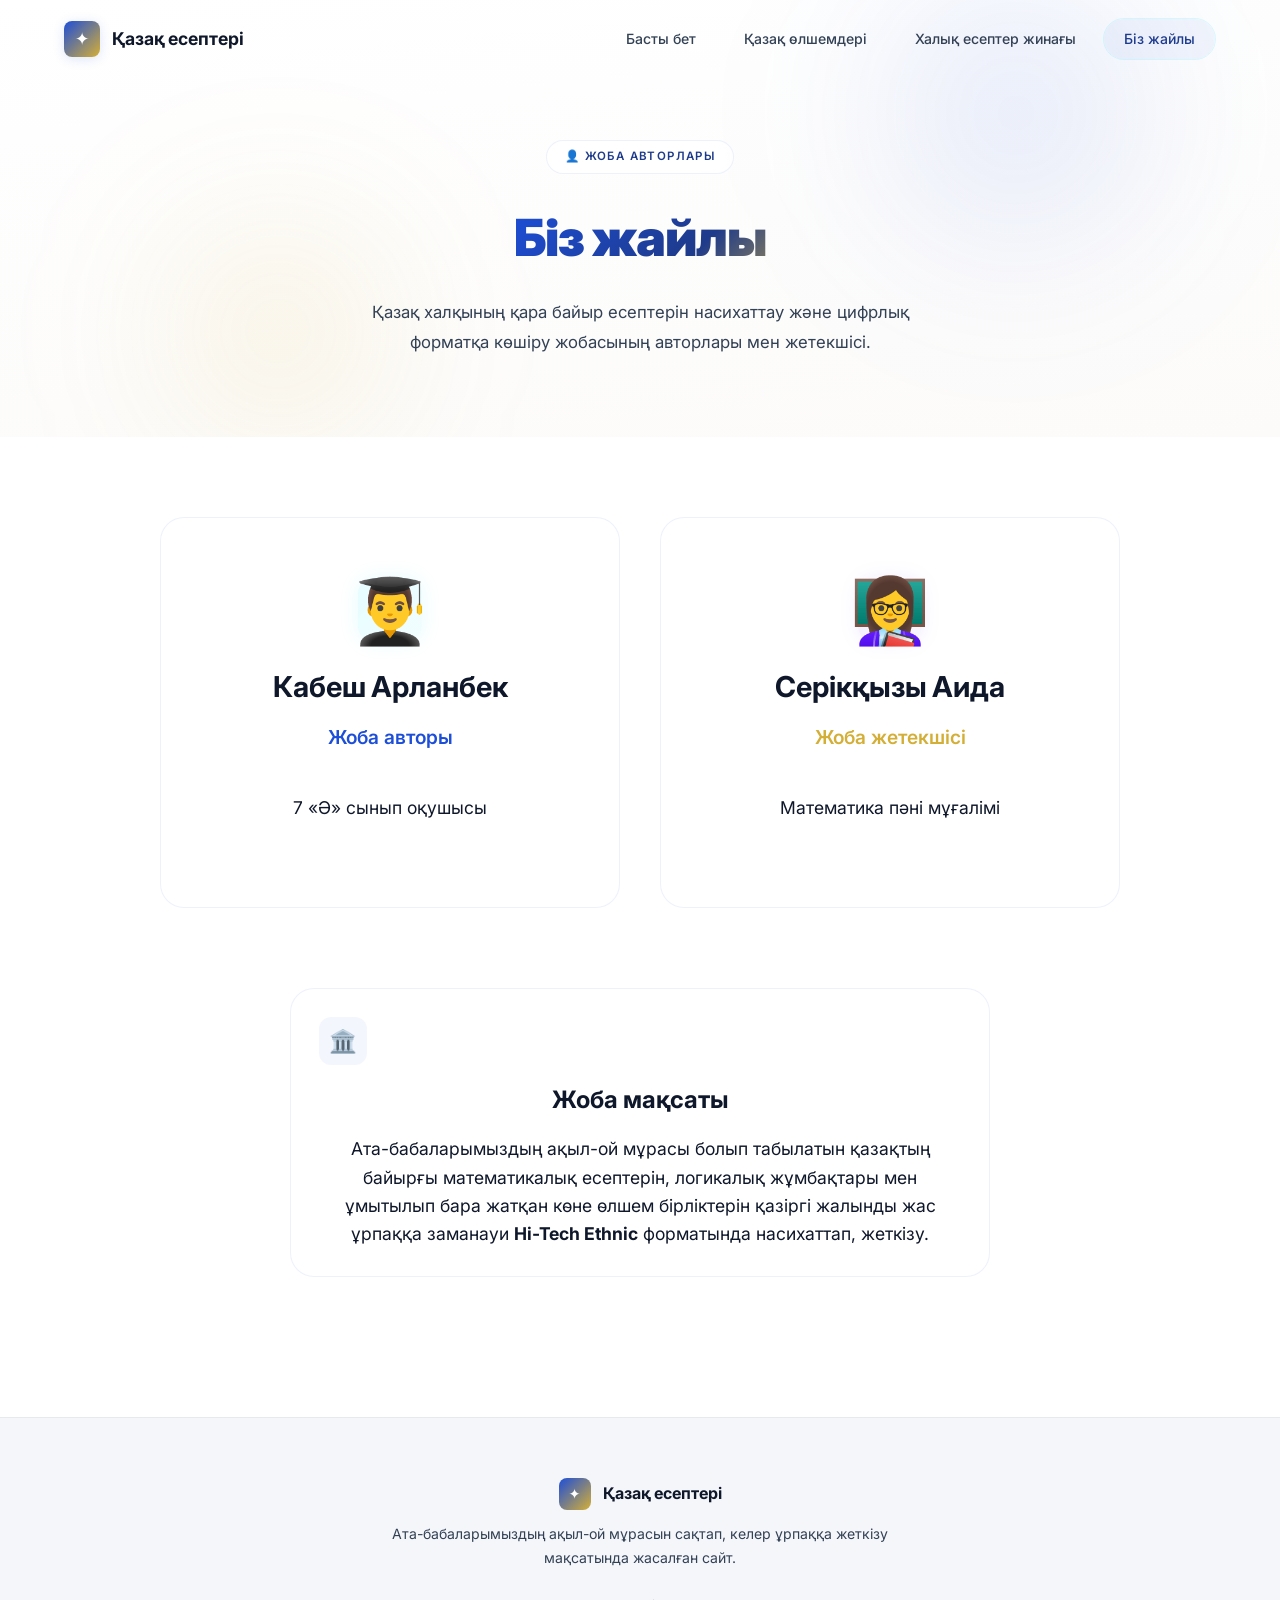
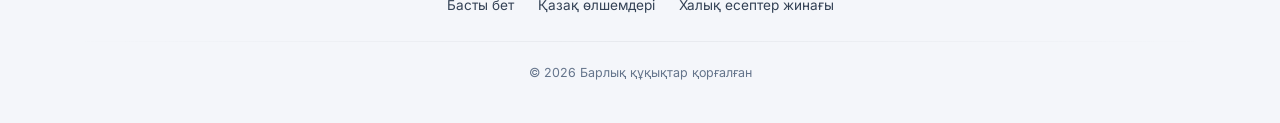
==== biz-zhaily.html @ f3a6f47e "Add files via upload" ====
﻿<!DOCTYPE html>
<html lang="kk">

<head>
    <meta charset="UTF-8">
    <meta name="viewport" content="width=device-width, initial-scale=1.0">
    <title>Біз жайлы — Қазақ есептері</title>
    <meta name="description" content="Бізбен хабарласыңыз — ұсыныстар, сұрақтар мен ынтымақтастық">
    <link rel="stylesheet" href="style.css">
</head>

<body>
    <div class="ornament-pattern-bg"></div>
    <div class="particles-bg" id="particles"></div>

    <!-- Navbar -->
    <nav class="navbar" id="navbar">
        <div class="nav-container">
            <a href="index.html" class="nav-logo">
                <span class="nav-logo-icon">✦</span>
                <span>Қазақ есептері</span>
            </a>
            <div class="nav-links">
                <a href="index.html" class="nav-link">Басты бет</a>
                <a href="olshemder.html" class="nav-link">Қазақ өлшемдері</a>
                <a href="esepter.html" class="nav-link">Халық есептер жинағы</a>
                <a href="biz-zhaily.html" class="nav-link active">Біз жайлы</a>
            </div>
            <button class="nav-burger" id="navBurger" aria-label="Мәзір">
                <span></span><span></span><span></span>
            </button>
        </div>
    </nav>

    <div class="mobile-menu" id="mobileMenu">
        <a href="index.html" class="mobile-link">Басты бет</a>
        <a href="olshemder.html" class="mobile-link">Қазақ өлшемдері</a>
        <a href="esepter.html" class="mobile-link">Халық есептер жинағы</a>
        <a href="biz-zhaily.html" class="mobile-link active">Біз жайлы</a>
    </div>

    <!-- Page Header -->
    <header class="page-header">
        <div class="page-header-orb page-header-orb-1"></div>
        <div class="page-header-orb page-header-orb-2"></div>
        <div class="page-header-content">
            <div class="page-badge">👤 Жоба авторлары</div>
            <h1 class="page-title">
                <span class="page-title-accent">Біз жайлы</span>
            </h1>
            <p class="page-subtitle">
                Қазақ халқының қара байыр есептерін насихаттау және цифрлық форматқа көшіру жобасының авторлары мен
                жетекшісі.
            </p>
        </div>
    </header>

    <!-- About Section -->
    <section class="contact-section">
        <div class="container">
            <div class="contact-grid"
                style="grid-template-columns: repeat(auto-fit, minmax(300px, 1fr)); gap: 40px; margin-top: 20px;">
                <!-- Student -->
                <div class="nav-card reveal"
                    style="text-align: center; align-items: center; justify-content: center; padding: 60px 40px;">
                    <div class="nav-card-icon" style="font-size: 4rem; margin-bottom: 20px;">👨‍🎓</div>
                    <h3 class="nav-card-title" style="font-size: 1.8rem; margin-bottom: 10px;">Кабеш Арланбек</h3>
                    <p class="nav-card-desc" style="font-size: 1.2rem; color: var(--accent-cyan); font-weight: 600;">
                        Жоба авторы</p>
                    <p class="nav-card-desc" style="font-size: 1.1rem; margin-top: 15px; color: var(--text-primary);">7
                        «Ә» сынып оқушысы</p>
                </div>

                <!-- Teacher -->
                <div class="nav-card reveal"
                    style="text-align: center; align-items: center; justify-content: center; padding: 60px 40px;">
                    <div class="nav-card-icon" style="font-size: 4rem; margin-bottom: 20px;">👩‍🏫</div>
                    <h3 class="nav-card-title" style="font-size: 1.8rem; margin-bottom: 10px;">Серікқызы Аида</h3>
                    <p class="nav-card-desc" style="font-size: 1.2rem; color: var(--accent-gold); font-weight: 600;">
                        Жоба жетекшісі</p>
                    <p class="nav-card-desc" style="font-size: 1.1rem; margin-top: 15px; color: var(--text-primary);">
                        Математика пәні мұғалімі</p>
                </div>
            </div>

            <!-- Project Purpose -->
            <div class="info-block reveal" style="max-width: 700px; margin: 80px auto 40px; text-align: center;">
                <div class="info-block-icon">🏛️</div>
                <h3 class="info-block-title" style="font-size: 1.5rem; margin-bottom: 16px;">Жоба мақсаты</h3>
                <p class="info-block-text" style="font-size: 1.1rem; line-height: 1.6; color: var(--text-primary);">
                    Ата-бабаларымыздың ақыл-ой мұрасы болып табылатын қазақтың байырғы математикалық есептерін,
                    логикалық жұмбақтары мен ұмытылып бара жатқан көне өлшем бірліктерін қазіргі жалынды жас ұрпаққа
                    заманауи <strong>Hi-Tech Ethnic</strong> форматында насихаттап, жеткізу.
                </p>
            </div>
        </div>
    </section>

    <!-- Footer -->
    <footer class="footer">
        <div class="container">
            <div class="footer-inner">
                <div class="footer-brand">
                    <span class="footer-brand-icon">✦</span>
                    <span class="footer-brand-name">Қазақ есептері</span>
                </div>
                <p class="footer-desc">Ата-бабаларымыздың ақыл-ой мұрасын сақтап, келер ұрпаққа жеткізу мақсатында
                    жасалған сайт.</p>
                <div class="footer-links">
                    <a href="index.html" class="footer-link">Басты бет</a>
                    <a href="olshemder.html" class="footer-link">Қазақ өлшемдері</a>
                    <a href="esepter.html" class="footer-link">Халық есептер жинағы</a>
                </div>
                <div class="footer-line"></div>
                <p class="footer-copy">© 2026 Барлық құқықтар қорғалған</p>
            </div>
        </div>
    </footer>

    <script src="app.js"></script>
    <script>
        document.addEventListener('DOMContentLoaded', () => {
            initContactForm();
        });
    </script>
</body>

</html>
---- style.css ----
﻿/* =====================================================================
   Қазақ есептері — HI-TECH KAZAKH ETHNIC STYLE
   Light Theme · Neon Cyan · Glowing Gold · Glassmorphism
   ===================================================================== */

/* ---------- Google Fonts ---------- */
@import url('https://fonts.googleapis.com/css2?family=Outfit:wght@300;400;500;600;700;800;900&family=Inter:wght@300;400;500;600;700&display=swap');

/* ---------- Design Tokens ---------- */
:root {
    /* Base Colors */
    --bg-primary: #ffffff;
    /* Pristine white */
    --bg-secondary: #f4f6fa;
    /* Light slate/pearl */
    --bg-cream: #fcfbfa;
    /* Warm cream */
    --bg-pearl: #f4f2ee;
    --surface-white: #ffffff;

    /* Glass */
    --glass-bg: rgba(255, 255, 255, 0.75);
    --glass-bg-hover: rgba(255, 255, 255, 0.95);
    --glass-border: rgba(29, 78, 216, 0.08);
    --glass-border-hover: rgba(212, 175, 55, 0.2);
    --glass-blur: 20px;

    /* Neon Accents -> Royal Blue Accents */
    --accent-cyan: #1d4ed8;
    --accent-cyan-dim: #1e3a8a;
    --accent-cyan-glow: rgba(29, 78, 216, 0.15);
    --accent-cyan-soft: rgba(29, 78, 216, 0.05);

    /* Gold Accents */
    --accent-gold: #d4af37;
    --accent-gold-dim: #b8860b;
    --accent-gold-glow: rgba(212, 175, 55, 0.2);
    --accent-gold-soft: rgba(212, 175, 55, 0.06);

    /* Holographic gradient -> Blue & Gold gradients */
    --holo-gradient: linear-gradient(135deg, #1d4ed8, #d4af37, #1e3a8a, #d4af37);
    --holo-gradient-text: linear-gradient(135deg, #1d4ed8 0%, #1e3a8a 40%, #d4af37 70%, #1d4ed8 100%);

    /* Text */
    --text-primary: #0f172a;
    --text-secondary: #334155;
    --text-muted: #64748b;

    /* Borders */
    --border-light: rgba(15, 23, 42, 0.06);
    --border-glass: rgba(255, 255, 255, 0.6);

    /* Shadows */
    --shadow-sm: 0 2px 8px rgba(15, 23, 42, 0.03);
    --shadow-md: 0 8px 32px rgba(15, 23, 42, 0.05);
    --shadow-lg: 0 16px 48px rgba(15, 23, 42, 0.08);
    --shadow-cyan: 0 0 30px rgba(29, 78, 216, 0.12);
    --shadow-gold: 0 0 30px rgba(212, 175, 55, 0.12);

    /* Typography */
    --font-primary: 'Outfit', 'Inter', system-ui, sans-serif;
    --font-body: 'Inter', 'Outfit', system-ui, sans-serif;

    /* Spacing & Radius */
    --radius-xs: 8px;
    --radius-sm: 12px;
    --radius-md: 16px;
    --radius-lg: 24px;
    --radius-xl: 32px;
    --radius-full: 999px;

    /* Transitions */
    --ease: cubic-bezier(0.4, 0, 0.2, 1);
    --ease-bounce: cubic-bezier(0.34, 1.56, 0.64, 1);
    --ease-out: cubic-bezier(0, 0, 0.2, 1);
}

/* ---------- Reset ---------- */
*,
*::before,
*::after {
    margin: 0;
    padding: 0;
    box-sizing: border-box;
}

html {
    scroll-behavior: smooth;
    scroll-padding-top: 100px;
}

body {
    font-family: var(--font-body);
    background: var(--bg-primary);
    color: var(--text-primary);
    line-height: 1.7;
    overflow-x: hidden;
    -webkit-font-smoothing: antialiased;
    -moz-osx-font-smoothing: grayscale;
}

a {
    text-decoration: none;
    color: inherit;
}

button {
    font-family: var(--font-primary);
    cursor: pointer;
    border: none;
    background: none;
}

img {
    max-width: 100%;
    height: auto;
}

.container {
    max-width: 1200px;
    margin: 0 auto;
    padding: 0 24px;
}

/* =====================================================================
   FLOATING PARTICLES BACKGROUND
   ===================================================================== */
.particles-bg {
    position: fixed;
    inset: 0;
    pointer-events: none;
    z-index: 0;
    overflow: hidden;
}

.particle {
    position: absolute;
    border-radius: 50%;
    opacity: 0;
    animation: particleFloat linear infinite;
}

@keyframes particleFloat {
    0% {
        opacity: 0;
        transform: translateY(100vh) rotate(0deg);
    }

    10% {
        opacity: 1;
    }

    90% {
        opacity: 1;
    }

    100% {
        opacity: 0;
        transform: translateY(-10vh) rotate(360deg);
    }
}

/* Ornament BG pattern */
.ornament-pattern-bg {
    position: fixed;
    inset: 0;
    pointer-events: none;
    z-index: 0;
    opacity: 0.018;
    background-image: url('images/ornament-bg.png');
    background-size: 350px 350px;
    background-repeat: repeat;
}

/* =====================================================================
   NAVBAR
   ===================================================================== */
.navbar {
    position: fixed;
    top: 0;
    left: 0;
    right: 0;
    z-index: 1000;
    padding: 18px 0;
    transition: all 0.4s var(--ease);
}

.navbar.scrolled {
    padding: 10px 0;
    background: rgba(248, 249, 252, 0.85);
    backdrop-filter: blur(20px) saturate(1.6);
    -webkit-backdrop-filter: blur(20px) saturate(1.6);
    border-bottom: 1px solid var(--border-light);
    box-shadow: 0 1px 24px rgba(0, 0, 0, 0.04);
}

.nav-container {
    max-width: 1200px;
    margin: 0 auto;
    padding: 0 24px;
    display: flex;
    align-items: center;
    justify-content: space-between;
}

.nav-logo {
    display: flex;
    align-items: center;
    gap: 12px;
    font-family: var(--font-primary);
    font-weight: 700;
    font-size: 1.1rem;
    color: var(--text-primary);
    transition: all 0.3s var(--ease);
}

.nav-logo:hover {
    opacity: 0.8;
}

.nav-logo-icon {
    width: 36px;
    height: 36px;
    background: linear-gradient(135deg, var(--accent-cyan), var(--accent-gold));
    border-radius: var(--radius-xs);
    display: flex;
    align-items: center;
    justify-content: center;
    font-size: 1.1rem;
    color: white;
    box-shadow: 0 2px 12px var(--accent-cyan-glow);
}

.nav-links {
    display: flex;
    gap: 6px;
}

.nav-link {
    padding: 8px 20px;
    border-radius: var(--radius-full);
    font-size: 0.88rem;
    font-weight: 500;
    color: var(--text-secondary);
    transition: all 0.3s var(--ease);
    border: 1px solid transparent;
    position: relative;
    overflow: hidden;
}

.nav-link::before {
    content: '';
    position: absolute;
    inset: 0;
    border-radius: inherit;
    opacity: 0;
    background: var(--accent-cyan-soft);
    transition: opacity 0.3s;
}

.nav-link:hover::before,
.nav-link.active::before {
    opacity: 1;
}

.nav-link:hover,
.nav-link.active {
    color: var(--accent-cyan-dim);
    border-color: rgba(0, 229, 255, 0.15);
}

.nav-burger {
    display: none;
    flex-direction: column;
    gap: 5px;
    padding: 8px;
}

.nav-burger span {
    display: block;
    width: 24px;
    height: 2px;
    background: var(--text-primary);
    border-radius: 2px;
    transition: all 0.3s var(--ease);
}

.nav-burger.active span:nth-child(1) {
    transform: rotate(45deg) translate(5px, 5px);
}

.nav-burger.active span:nth-child(2) {
    opacity: 0;
}

.nav-burger.active span:nth-child(3) {
    transform: rotate(-45deg) translate(5px, -5px);
}

.mobile-menu {
    display: none;
    position: fixed;
    top: 0;
    left: 0;
    right: 0;
    bottom: 0;
    background: rgba(248, 249, 252, 0.98);
    backdrop-filter: blur(30px);
    -webkit-backdrop-filter: blur(30px);
    z-index: 999;
    flex-direction: column;
    align-items: center;
    justify-content: center;
    gap: 12px;
}

.mobile-menu.open {
    display: flex;
}

.mobile-link {
    padding: 16px 40px;
    border-radius: var(--radius-sm);
    font-size: 1.2rem;
    font-weight: 600;
    font-family: var(--font-primary);
    color: var(--text-secondary);
    transition: all 0.3s;
}

.mobile-link:hover,
.mobile-link.active {
    color: var(--accent-cyan-dim);
    background: var(--accent-cyan-soft);
}

@media (max-width: 768px) {
    .nav-links {
        display: none;
    }

    .nav-burger {
        display: flex;
    }
}

/* =====================================================================
   HERO SECTION (HOME)
   ===================================================================== */
.hero {
    position: relative;
    min-height: 100vh;
    display: flex;
    align-items: center;
    justify-content: center;
    text-align: center;
    overflow: hidden;
    padding: 120px 24px 100px;
    background: linear-gradient(175deg, var(--bg-primary) 0%, var(--bg-cream) 50%, var(--bg-secondary) 100%);
}

/* Ambient glow orbs */
.hero-orb {
    position: absolute;
    border-radius: 50%;
    filter: blur(80px);
    pointer-events: none;
    animation: orbFloat 16s ease-in-out infinite alternate;
}

.hero-orb-1 {
    width: 500px;
    height: 500px;
    top: -10%;
    right: 10%;
    background: radial-gradient(circle, var(--accent-cyan-glow), transparent 70%);
}

.hero-orb-2 {
    width: 400px;
    height: 400px;
    bottom: 0;
    left: -5%;
    background: radial-gradient(circle, var(--accent-gold-glow), transparent 70%);
    animation-delay: -5s;
}

.hero-orb-3 {
    width: 300px;
    height: 300px;
    top: 50%;
    right: -5%;
    background: radial-gradient(circle, var(--accent-cyan-soft), transparent 70%);
    animation-delay: -10s;
}

@keyframes orbFloat {
    0% {
        transform: translate(0, 0) scale(1);
        opacity: 0.5;
    }

    50% {
        transform: translate(30px, -30px) scale(1.2);
        opacity: 1;
    }

    100% {
        transform: translate(-15px, 15px) scale(1.1);
        opacity: 0.6;
    }
}

/* Floating ornament container */
.hero-ornament-wrapper {
    position: absolute;
    inset: 0;
    pointer-events: none;
    z-index: 1;
}

.floating-ornament {
    position: absolute;
    opacity: 0.85;
    transition: transform 0.3s var(--ease);
}

.floating-ornament img,
.floating-ornament svg {
    width: 100%;
    height: 100%;
    object-fit: contain;
}

.floating-ornament-1 {
    top: 10%;
    left: 5%;
    width: 180px;
    height: 180px;
    animation: floatSlow 20s ease-in-out infinite;
}

.floating-ornament-2 {
    top: 15%;
    right: 8%;
    width: 140px;
    height: 140px;
    animation: floatSlow 25s ease-in-out infinite reverse;
}

.floating-ornament-3 {
    bottom: 15%;
    left: 12%;
    width: 120px;
    height: 120px;
    animation: floatSlow 18s ease-in-out infinite;
    animation-delay: -7s;
}

.floating-ornament-4 {
    bottom: 20%;
    right: 5%;
    width: 160px;
    height: 160px;
    animation: floatSlow 22s ease-in-out infinite reverse;
    animation-delay: -3s;
}

@keyframes floatSlow {

    0%,
    100% {
        transform: translateY(0) rotate(0deg);
    }

    25% {
        transform: translateY(-20px) rotate(3deg);
    }

    50% {
        transform: translateY(-10px) rotate(-2deg);
    }

    75% {
        transform: translateY(-25px) rotate(1deg);
    }
}

/* Hero center ornament (Interactive SVG) */
.hero-center-ornament {
    width: 220px;
    height: 220px;
    margin: 0 auto 40px;
    position: relative;
    z-index: 2;
    animation: centralFloat 8s ease-in-out infinite;
}

.hero-center-ornament img.shanyrak-photo {
    width: 100%;
    height: 100%;
    object-fit: contain;
    mix-blend-mode: multiply;
    clip-path: circle(49% at 50% 50%);
    -webkit-clip-path: circle(49% at 50% 50%);
    animation: rotateContinuous 40s linear infinite;
}

.hero-center-ornament::before {
    content: '';
    position: absolute;
    top: 50%;
    left: 50%;
    width: 100%;
    height: 100%;
    transform: translate(-50%, -50%);
    border-radius: 50%;
    background: radial-gradient(circle, var(--accent-cyan-glow) 0%, transparent 60%);
    filter: blur(15px);
    z-index: -1;
}

@keyframes rotateContinuous {
    from {
        transform: rotate(0deg);
    }

    to {
        transform: rotate(360deg);
    }
}

@keyframes centralFloat {

    0%,
    100% {
        transform: translateY(0);
    }

    50% {
        transform: translateY(-15px);
    }
}

.hero-content {
    position: relative;
    z-index: 3;
    max-width: 760px;
}

.hero-badge {
    display: inline-flex;
    align-items: center;
    gap: 8px;
    padding: 8px 22px;
    border-radius: var(--radius-full);
    font-size: 0.75rem;
    font-weight: 600;
    text-transform: uppercase;
    letter-spacing: 0.12em;
    color: var(--accent-cyan-dim);
    background: var(--glass-bg);
    border: 1px solid var(--glass-border);
    backdrop-filter: blur(12px);
    margin-bottom: 24px;
    animation: fadeInDown 0.8s var(--ease);
}

.badge-pulse {
    width: 8px;
    height: 8px;
    border-radius: 50%;
    background: var(--accent-cyan);
    box-shadow: 0 0 8px var(--accent-cyan-glow);
    animation: pulse 2s ease-in-out infinite;
}

@keyframes pulse {

    0%,
    100% {
        opacity: 0.4;
        transform: scale(1);
    }

    50% {
        opacity: 1;
        transform: scale(1.3);
    }
}

.hero-title {
    font-family: var(--font-primary);
    font-size: clamp(2.6rem, 6vw, 4.5rem);
    font-weight: 900;
    line-height: 1.08;
    letter-spacing: -0.03em;
    margin-bottom: 20px;
    color: var(--text-primary);
    animation: fadeInUp 0.7s var(--ease);
}

.hero-title-glow {
    display: block;
    background: var(--holo-gradient-text);
    background-size: 200% auto;
    -webkit-background-clip: text;
    -webkit-text-fill-color: transparent;
    background-clip: text;
    animation: holoShift 6s ease-in-out infinite;
}

@keyframes holoShift {

    0%,
    100% {
        background-position: 0% center;
    }

    50% {
        background-position: 100% center;
    }
}

.hero-subtitle {
    font-size: clamp(0.95rem, 1.5vw, 1.15rem);
    color: var(--text-secondary);
    max-width: 540px;
    margin: 0 auto 32px;
    line-height: 1.9;
    animation: fadeInUp 0.7s 0.1s var(--ease) both;
}

/* Hero Stats */
.hero-stats {
    display: flex;
    align-items: center;
    justify-content: center;
    gap: 40px;
    margin-bottom: 48px;
    animation: fadeInUp 0.7s 0.2s var(--ease) both;
}

.hero-stat {
    display: flex;
    flex-direction: column;
    align-items: center;
}

.hero-stat-num {
    font-family: var(--font-primary);
    font-size: 2.4rem;
    font-weight: 900;
    background: var(--holo-gradient-text);
    background-size: 200% auto;
    -webkit-background-clip: text;
    -webkit-text-fill-color: transparent;
    background-clip: text;
}

.hero-stat-label {
    font-size: 0.7rem;
    text-transform: uppercase;
    letter-spacing: 0.14em;
    color: var(--text-muted);
    margin-top: 4px;
}

.hero-stat-sep {
    width: 1px;
    height: 40px;
    background: linear-gradient(to bottom, transparent, var(--border-light), transparent);
}

/* =====================================================================
   NAVIGATION CARDS (HOME GRID)
   ===================================================================== */
.nav-grid-section {
    padding: 60px 0 60px;
    position: relative;
    z-index: 2;
}

.nav-grid {
    display: grid;
    grid-template-columns: repeat(3, 1fr);
    gap: 24px;
}

.nav-card {
    position: relative;
    border-radius: var(--radius-lg);
    overflow: hidden;
    transition: all 0.5s var(--ease);
    display: block;
    background: var(--glass-bg);
    backdrop-filter: blur(var(--glass-blur));
    -webkit-backdrop-filter: blur(var(--glass-blur));
    border: 1px solid var(--glass-border);
    padding: 40px 32px;
    min-height: 280px;
    display: flex;
    flex-direction: column;
    justify-content: space-between;
}

.nav-card::before {
    content: '';
    position: absolute;
    inset: -1px;
    border-radius: inherit;
    padding: 1px;
    background: var(--holo-gradient);
    background-size: 400% 400%;
    -webkit-mask: linear-gradient(#fff 0 0) content-box, linear-gradient(#fff 0 0);
    -webkit-mask-composite: xor;
    mask-composite: exclude;
    opacity: 0;
    transition: opacity 0.5s var(--ease);
    animation: holoBorder 4s ease-in-out infinite;
}

@keyframes holoBorder {

    0%,
    100% {
        background-position: 0% 50%;
    }

    50% {
        background-position: 100% 50%;
    }
}

.nav-card:hover::before {
    opacity: 1;
}

.nav-card:hover {
    transform: translateY(-8px);
    background: var(--glass-bg-hover);
    box-shadow: var(--shadow-lg), var(--shadow-cyan);
}

.nav-card-icon {
    width: 64px;
    height: 64px;
    border-radius: var(--radius-md);
    display: flex;
    align-items: center;
    justify-content: center;
    font-size: 2rem;
    margin-bottom: 24px;
    position: relative;
}

.nav-card:nth-child(1) .nav-card-icon {
    background: linear-gradient(135deg, rgba(0, 229, 255, 0.1), rgba(0, 229, 255, 0.05));
    box-shadow: 0 0 20px rgba(0, 229, 255, 0.1);
}

.nav-card:nth-child(2) .nav-card-icon {
    background: linear-gradient(135deg, rgba(124, 77, 255, 0.1), rgba(124, 77, 255, 0.05));
    box-shadow: 0 0 20px rgba(124, 77, 255, 0.1);
}

.nav-card:nth-child(3) .nav-card-icon {
    background: linear-gradient(135deg, rgba(255, 193, 7, 0.1), rgba(255, 193, 7, 0.05));
    box-shadow: 0 0 20px rgba(255, 193, 7, 0.1);
}

.nav-card-title {
    font-family: var(--font-primary);
    font-size: 1.4rem;
    font-weight: 700;
    margin-bottom: 10px;
    color: var(--text-primary);
}

.nav-card-desc {
    font-size: 0.92rem;
    color: var(--text-secondary);
    line-height: 1.7;
    margin-bottom: 24px;
}

.nav-card-arrow {
    display: inline-flex;
    align-items: center;
    gap: 8px;
    font-size: 0.85rem;
    font-weight: 600;
    color: var(--accent-cyan-dim);
    transition: all 0.3s var(--ease);
}

.nav-card:hover .nav-card-arrow {
    gap: 14px;
}

.nav-card-arrow svg {
    width: 18px;
    height: 18px;
    transition: transform 0.3s var(--ease);
}

.nav-card:hover .nav-card-arrow svg {
    transform: translateX(4px);
}

/* =====================================================================
   PAGE HEADER (used on inner pages)
   ===================================================================== */
.page-header {
    position: relative;
    padding: 140px 24px 80px;
    text-align: center;
    overflow: hidden;
    background: linear-gradient(175deg, var(--bg-primary) 0%, var(--bg-cream) 100%);
}

.page-header-orb {
    position: absolute;
    border-radius: 50%;
    filter: blur(80px);
    pointer-events: none;
}

.page-header-orb-1 {
    width: 400px;
    height: 400px;
    top: -20%;
    right: 5%;
    background: radial-gradient(circle, var(--accent-cyan-glow), transparent 70%);
    animation: orbFloat 16s ease-in-out infinite alternate;
}

.page-header-orb-2 {
    width: 300px;
    height: 300px;
    bottom: -10%;
    left: 10%;
    background: radial-gradient(circle, var(--accent-gold-glow), transparent 70%);
    animation: orbFloat 20s ease-in-out infinite alternate-reverse;
}

.page-header-content {
    position: relative;
    z-index: 2;
}

.page-badge {
    display: inline-flex;
    align-items: center;
    gap: 8px;
    padding: 6px 18px;
    border-radius: var(--radius-full);
    font-size: 0.72rem;
    font-weight: 600;
    text-transform: uppercase;
    letter-spacing: 0.12em;
    color: var(--accent-cyan-dim);
    background: var(--glass-bg);
    border: 1px solid var(--glass-border);
    backdrop-filter: blur(10px);
    margin-bottom: 20px;
}

.page-title {
    font-family: var(--font-primary);
    font-size: clamp(2rem, 4.5vw, 3.2rem);
    font-weight: 900;
    letter-spacing: -0.02em;
    margin-bottom: 16px;
    color: var(--text-primary);
}

.page-title-accent {
    background: var(--holo-gradient-text);
    background-size: 200% auto;
    -webkit-background-clip: text;
    -webkit-text-fill-color: transparent;
    background-clip: text;
    animation: holoShift 6s ease-in-out infinite;
}

.page-subtitle {
    font-size: 1.05rem;
    color: var(--text-secondary);
    max-width: 600px;
    margin: 0 auto;
    line-height: 1.8;
}

/* =====================================================================
   MEASUREMENTS PAGE
   ===================================================================== */
.measurements-section {
    padding: 60px 0 100px;
    position: relative;
    z-index: 1;
}

.measurement-category {
    margin-bottom: 60px;
}

.category-label {
    display: inline-flex;
    align-items: center;
    gap: 10px;
    font-family: var(--font-primary);
    font-size: 1.3rem;
    font-weight: 700;
    margin-bottom: 28px;
    color: var(--text-primary);
    padding-bottom: 12px;
    border-bottom: 2px solid var(--accent-cyan-soft);
}

.category-label-icon {
    font-size: 1.6rem;
}

.measurement-grid {
    display: grid;
    grid-template-columns: repeat(auto-fill, minmax(340px, 1fr));
    gap: 20px;
}

.measure-card {
    background: var(--glass-bg);
    backdrop-filter: blur(var(--glass-blur));
    -webkit-backdrop-filter: blur(var(--glass-blur));
    border: 1px solid var(--glass-border);
    border-radius: var(--radius-lg);
    padding: 28px;
    transition: all 0.4s var(--ease);
    position: relative;
    overflow: hidden;
}

.measure-card::after {
    content: '';
    position: absolute;
    top: 0;
    left: 0;
    right: 0;
    height: 2px;
    background: linear-gradient(90deg, var(--accent-cyan), var(--accent-gold));
    opacity: 0;
    transition: opacity 0.4s;
}

.measure-card:hover::after {
    opacity: 1;
}

.measure-card:hover {
    transform: translateY(-4px);
    box-shadow: var(--shadow-md), var(--shadow-cyan);
    background: var(--glass-bg-hover);
}

/* Measurement Illustration */
.measure-illustration {
    margin: -28px -28px 20px -28px;
    padding: 20px 16px;
    background: linear-gradient(180deg, rgba(248, 249, 252, 0.8), rgba(255, 255, 255, 0.4));
    border-bottom: 1px solid rgba(0, 229, 255, 0.06);
    display: flex;
    align-items: center;
    justify-content: center;
    border-radius: var(--radius-lg) var(--radius-lg) 0 0;
    overflow: hidden;
    min-height: 200px;
}

.measure-illustration img {
    width: 100%;
    max-width: 280px;
    height: auto;
    max-height: 200px;
    object-fit: contain;
    transition: transform 0.5s var(--ease);
    border-radius: var(--radius-xs);
}

.measure-card:hover .measure-illustration img {
    transform: scale(1.04);
}

.measure-name {
    font-family: var(--font-primary);
    font-size: 1.15rem;
    font-weight: 700;
    color: var(--text-primary);
    margin-bottom: 6px;
}

.measure-desc {
    font-size: 0.88rem;
    color: var(--text-secondary);
    margin-bottom: 20px;
    line-height: 1.7;
}

/* Progress bar */
.measure-bar-wrap {
    margin-bottom: 14px;
}

.measure-bar-label {
    display: flex;
    justify-content: space-between;
    font-size: 0.78rem;
    color: var(--text-muted);
    margin-bottom: 6px;
}

.measure-bar {
    height: 8px;
    background: rgba(0, 0, 0, 0.04);
    border-radius: var(--radius-full);
    overflow: hidden;
    position: relative;
}

.measure-bar-fill {
    height: 100%;
    border-radius: var(--radius-full);
    background: linear-gradient(90deg, var(--accent-cyan), var(--accent-gold));
    box-shadow: 0 0 12px var(--accent-cyan-glow);
    transition: width 1.2s var(--ease);
    width: 0;
}

.measure-bar-fill.animated {
    /* width set dynamically */
}

/* Comparison value */
.measure-compare {
    display: flex;
    align-items: center;
    gap: 12px;
    padding: 12px 16px;
    background: rgba(0, 229, 255, 0.04);
    border-radius: var(--radius-sm);
    border: 1px solid rgba(0, 229, 255, 0.08);
}

.measure-compare-icon {
    font-size: 1.4rem;
}

.measure-compare-text {
    font-size: 0.85rem;
    color: var(--text-secondary);
}

.measure-compare-text strong {
    color: var(--accent-cyan-dim);
    font-weight: 700;
}

/* Interactive Converter */
.converter-section {
    padding: 40px 0 100px;
    position: relative;
    z-index: 1;
}

.converter-card {
    background: var(--glass-bg);
    backdrop-filter: blur(var(--glass-blur));
    border: 1px solid var(--glass-border);
    border-radius: var(--radius-xl);
    padding: 40px;
    max-width: 680px;
    margin: 0 auto;
    position: relative;
}

.converter-title {
    font-family: var(--font-primary);
    font-size: 1.3rem;
    font-weight: 700;
    text-align: center;
    margin-bottom: 32px;
    color: var(--text-primary);
}

.converter-row {
    margin-bottom: 28px;
}

.converter-label {
    font-size: 0.85rem;
    font-weight: 600;
    color: var(--text-secondary);
    margin-bottom: 10px;
    display: flex;
    align-items: center;
    gap: 8px;
}

.converter-slider-wrap {
    position: relative;
}

input[type="range"] {
    -webkit-appearance: none;
    appearance: none;
    width: 100%;
    height: 6px;
    border-radius: var(--radius-full);
    background: rgba(0, 0, 0, 0.06);
    outline: none;
}

input[type="range"]::-webkit-slider-thumb {
    -webkit-appearance: none;
    width: 24px;
    height: 24px;
    border-radius: 50%;
    background: linear-gradient(135deg, var(--accent-cyan), var(--accent-gold));
    cursor: pointer;
    box-shadow: 0 0 16px var(--accent-cyan-glow);
    transition: box-shadow 0.3s;
}

input[type="range"]::-webkit-slider-thumb:hover {
    box-shadow: 0 0 24px var(--accent-cyan-glow), 0 0 8px var(--accent-gold-glow);
}

.converter-result {
    display: flex;
    align-items: center;
    justify-content: center;
    gap: 16px;
    padding: 20px;
    background: rgba(0, 229, 255, 0.04);
    border: 1px solid rgba(0, 229, 255, 0.1);
    border-radius: var(--radius-md);
    margin-top: 8px;
}

.converter-value {
    font-family: var(--font-primary);
    font-size: 1.8rem;
    font-weight: 800;
    background: var(--holo-gradient-text);
    background-size: 200% auto;
    -webkit-background-clip: text;
    -webkit-text-fill-color: transparent;
    background-clip: text;
}

.converter-unit {
    font-size: 0.9rem;
    color: var(--text-muted);
}

.converter-arrow {
    font-size: 1.4rem;
    color: var(--text-muted);
}

/* =====================================================================
   PROBLEMS / ESEPTER PAGE
   ===================================================================== */
.problems-section {
    padding: 60px 0 100px;
    position: relative;
    z-index: 1;
}

/* Filter tabs */
.filter-tabs {
    display: flex;
    flex-wrap: wrap;
    justify-content: center;
    gap: 8px;
    margin-bottom: 48px;
}

.filter-tab {
    padding: 10px 24px;
    border-radius: var(--radius-full);
    font-size: 0.88rem;
    font-weight: 600;
    color: var(--text-secondary);
    background: var(--glass-bg);
    border: 1px solid var(--glass-border);
    backdrop-filter: blur(10px);
    transition: all 0.3s var(--ease);
    cursor: pointer;
}

.filter-tab:hover {
    color: var(--accent-cyan-dim);
    border-color: rgba(0, 229, 255, 0.2);
}

.filter-tab.active {
    color: #fff;
    background: linear-gradient(135deg, var(--accent-cyan), var(--accent-cyan-dim));
    border-color: transparent;
    box-shadow: 0 4px 16px var(--accent-cyan-glow);
}

/* Problem cards */
.problems-grid {
    display: grid;
    grid-template-columns: repeat(auto-fill, minmax(350px, 1fr));
    gap: 24px;
}

.problem-card {
    background: var(--glass-bg);
    backdrop-filter: blur(var(--glass-blur));
    -webkit-backdrop-filter: blur(var(--glass-blur));
    border: 1px solid var(--glass-border);
    border-radius: var(--radius-lg);
    overflow: hidden;
    transition: all 0.4s var(--ease);
}

.problem-card:hover {
    transform: translateY(-4px);
    box-shadow: var(--shadow-md), var(--shadow-cyan);
    background: var(--glass-bg-hover);
}

.problem-card-header {
    padding: 24px 24px 0;
}

.problem-card-tag {
    display: inline-flex;
    align-items: center;
    gap: 6px;
    padding: 4px 12px;
    border-radius: var(--radius-full);
    font-size: 0.72rem;
    font-weight: 600;
    text-transform: uppercase;
    letter-spacing: 0.08em;
    margin-bottom: 12px;
}

.problem-card-tag.logic {
    color: var(--accent-cyan-dim);
    background: var(--accent-cyan-soft);
}

.problem-card-tag.everyday {
    color: var(--accent-gold-dim);
    background: var(--accent-gold-soft);
}

.problem-card-tag.wit {
    color: #7c4dff;
    background: rgba(124, 77, 255, 0.08);
}

.problem-card-num {
    font-size: 0.75rem;
    color: var(--text-muted);
}

.problem-card-title {
    font-family: var(--font-primary);
    font-size: 1.1rem;
    font-weight: 700;
    color: var(--text-primary);
    margin-bottom: 10px;
}

.problem-card-body {
    padding: 0 24px;
}

.problem-card-text {
    font-size: 0.9rem;
    color: var(--text-secondary);
    line-height: 1.75;
    margin-bottom: 16px;
}

/* Difficulty dots */
.difficulty {
    display: flex;
    align-items: center;
    gap: 4px;
    margin-bottom: 16px;
}

.diff-dot {
    width: 8px;
    height: 8px;
    border-radius: 50%;
    background: rgba(0, 0, 0, 0.08);
    transition: background 0.3s;
}

.diff-dot.on {
    background: var(--accent-cyan);
    box-shadow: 0 0 6px var(--accent-cyan-glow);
}

.problem-card-footer {
    padding: 16px 24px 24px;
}

.reveal-btn {
    width: 100%;
    padding: 12px 20px;
    border-radius: var(--radius-sm);
    font-size: 0.88rem;
    font-weight: 600;
    color: var(--accent-cyan-dim);
    background: var(--accent-cyan-soft);
    border: 1px solid rgba(0, 229, 255, 0.12);
    transition: all 0.3s var(--ease);
    cursor: pointer;
}

.reveal-btn:hover {
    background: rgba(0, 229, 255, 0.15);
    box-shadow: 0 0 16px var(--accent-cyan-glow);
}

.reveal-btn.active {
    background: linear-gradient(135deg, var(--accent-cyan), var(--accent-cyan-dim));
    color: #fff;
    border-color: transparent;
}

/* Answer reveal */
.problem-answer {
    max-height: 0;
    overflow: hidden;
    transition: max-height 0.6s var(--ease), padding 0.4s var(--ease);
}

.problem-answer.show {
    max-height: 600px;
    padding: 0 24px 24px;
}

.answer-box {
    padding: 20px;
    background: rgba(0, 229, 255, 0.04);
    border: 1px solid rgba(0, 229, 255, 0.1);
    border-radius: var(--radius-sm);
    margin-bottom: 12px;
}

.answer-label {
    font-size: 0.72rem;
    font-weight: 700;
    text-transform: uppercase;
    letter-spacing: 0.1em;
    color: var(--accent-cyan-dim);
    margin-bottom: 8px;
}

.answer-text {
    font-size: 0.9rem;
    color: var(--text-primary);
    line-height: 1.75;
}

.explain-box {
    padding: 16px 20px;
    background: rgba(255, 193, 7, 0.04);
    border: 1px solid rgba(255, 193, 7, 0.1);
    border-radius: var(--radius-sm);
}

.explain-label {
    font-size: 0.72rem;
    font-weight: 700;
    text-transform: uppercase;
    letter-spacing: 0.1em;
    color: var(--accent-gold-dim);
    margin-bottom: 8px;
}

.explain-text {
    font-size: 0.85rem;
    color: var(--text-secondary);
    line-height: 1.75;
}

/* =====================================================================
   CONTACT PAGE
   ===================================================================== */
.contact-section {
    padding: 60px 0 100px;
    position: relative;
    z-index: 1;
}

.contact-grid {
    display: grid;
    grid-template-columns: 1fr 1fr;
    gap: 40px;
    max-width: 960px;
    margin: 0 auto;
}

.contact-form-card {
    background: var(--glass-bg);
    backdrop-filter: blur(var(--glass-blur));
    -webkit-backdrop-filter: blur(var(--glass-blur));
    border: 1px solid var(--glass-border);
    border-radius: var(--radius-xl);
    padding: 40px;
}

.contact-form-title {
    font-family: var(--font-primary);
    font-size: 1.4rem;
    font-weight: 700;
    margin-bottom: 24px;
    color: var(--text-primary);
}

.form-group {
    margin-bottom: 20px;
}

.form-label {
    display: block;
    font-size: 0.82rem;
    font-weight: 600;
    color: var(--text-secondary);
    margin-bottom: 8px;
}

.form-input,
.form-textarea {
    width: 100%;
    padding: 14px 18px;
    border: 1px solid rgba(0, 0, 0, 0.08);
    border-radius: var(--radius-sm);
    font-family: var(--font-body);
    font-size: 0.92rem;
    color: var(--text-primary);
    background: rgba(255, 255, 255, 0.6);
    transition: all 0.3s var(--ease);
    outline: none;
}

.form-input:focus,
.form-textarea:focus {
    border-color: var(--accent-cyan);
    box-shadow: 0 0 0 3px var(--accent-cyan-soft), 0 0 16px var(--accent-cyan-glow);
    background: rgba(255, 255, 255, 0.9);
}

.form-textarea {
    resize: vertical;
    min-height: 140px;
}

.submit-btn {
    width: 100%;
    padding: 16px 32px;
    border-radius: var(--radius-sm);
    font-size: 1rem;
    font-weight: 700;
    font-family: var(--font-primary);
    color: #fff;
    background: linear-gradient(135deg, var(--accent-cyan), var(--accent-cyan-dim));
    box-shadow: 0 4px 20px var(--accent-cyan-glow);
    transition: all 0.3s var(--ease);
    cursor: pointer;
    position: relative;
    overflow: hidden;
}

.submit-btn::before {
    content: '';
    position: absolute;
    top: 0;
    left: -100%;
    width: 100%;
    height: 100%;
    background: linear-gradient(90deg, transparent, rgba(255, 255, 255, 0.2), transparent);
    transition: left 0.6s var(--ease);
}

.submit-btn:hover::before {
    left: 100%;
}

.submit-btn:hover {
    transform: translateY(-2px);
    box-shadow: 0 8px 32px var(--accent-cyan-glow), 0 0 16px rgba(0, 229, 255, 0.2);
}

/* Contact info side */
.contact-info-card {
    display: flex;
    flex-direction: column;
    gap: 24px;
}

.info-block {
    background: var(--glass-bg);
    backdrop-filter: blur(var(--glass-blur));
    -webkit-backdrop-filter: blur(var(--glass-blur));
    border: 1px solid var(--glass-border);
    border-radius: var(--radius-lg);
    padding: 28px;
    transition: all 0.4s var(--ease);
}

.info-block:hover {
    transform: translateY(-2px);
    box-shadow: var(--shadow-md);
}

.info-block-icon {
    width: 48px;
    height: 48px;
    border-radius: var(--radius-sm);
    display: flex;
    align-items: center;
    justify-content: center;
    font-size: 1.4rem;
    margin-bottom: 14px;
    background: var(--accent-cyan-soft);
}

.info-block-title {
    font-family: var(--font-primary);
    font-size: 1rem;
    font-weight: 700;
    color: var(--text-primary);
    margin-bottom: 6px;
}

.info-block-text {
    font-size: 0.88rem;
    color: var(--text-secondary);
    line-height: 1.7;
}

.info-block-text a {
    color: var(--accent-cyan-dim);
    transition: color 0.2s;
}

.info-block-text a:hover {
    color: var(--accent-cyan);
}

/* Social icons */
.social-icons {
    display: flex;
    gap: 14px;
    margin-top: 12px;
}

.social-icon {
    width: 48px;
    height: 48px;
    border-radius: var(--radius-sm);
    display: flex;
    align-items: center;
    justify-content: center;
    font-size: 1.3rem;
    background: var(--glass-bg);
    border: 1px solid var(--glass-border);
    transition: all 0.3s var(--ease);
    color: var(--text-secondary);
}

.social-icon:hover {
    color: var(--accent-cyan);
    border-color: rgba(0, 229, 255, 0.3);
    box-shadow: 0 0 20px var(--accent-cyan-glow);
    transform: translateY(-3px);
}

/* Success message */
.form-success {
    display: none;
    padding: 20px;
    background: rgba(0, 229, 255, 0.06);
    border: 1px solid rgba(0, 229, 255, 0.15);
    border-radius: var(--radius-sm);
    text-align: center;
    color: var(--accent-cyan-dim);
    font-weight: 600;
    margin-top: 16px;
    animation: fadeInUp 0.5s var(--ease);
}

.form-success.show {
    display: block;
}

/* =====================================================================
   FOOTER
   ===================================================================== */
.footer {
    position: relative;
    z-index: 1;
    padding: 60px 0 40px;
    background: var(--bg-secondary);
    border-top: 1px solid var(--border-light);
}

.footer-inner {
    text-align: center;
}

.footer-brand {
    display: flex;
    align-items: center;
    justify-content: center;
    gap: 12px;
    margin-bottom: 12px;
}

.footer-brand-icon {
    width: 32px;
    height: 32px;
    background: linear-gradient(135deg, var(--accent-cyan), var(--accent-gold));
    border-radius: var(--radius-xs);
    display: flex;
    align-items: center;
    justify-content: center;
    font-size: 0.9rem;
    color: white;
}

.footer-brand-name {
    font-family: var(--font-primary);
    font-size: 1rem;
    font-weight: 700;
    color: var(--text-primary);
}

.footer-desc {
    font-size: 0.88rem;
    color: var(--text-secondary);
    max-width: 500px;
    margin: 0 auto 24px;
    line-height: 1.7;
}

.footer-links {
    display: flex;
    justify-content: center;
    gap: 24px;
    margin-bottom: 24px;
}

.footer-link {
    font-size: 0.85rem;
    color: var(--text-secondary);
    transition: color 0.2s;
}

.footer-link:hover {
    color: var(--accent-cyan-dim);
}

.footer-line {
    height: 1px;
    background: linear-gradient(90deg, transparent, var(--border-light), transparent);
    margin-bottom: 20px;
}

.footer-copy {
    font-size: 0.78rem;
    color: var(--text-muted);
}

/* =====================================================================
   SECTION DIVIDER
   ===================================================================== */
.section-divider {
    display: flex;
    align-items: center;
    justify-content: center;
    gap: 16px;
    padding: 40px 0;
}

.divider-line {
    width: 60px;
    height: 1px;
    background: linear-gradient(90deg, transparent, var(--accent-cyan), transparent);
}

.divider-ornament {
    color: var(--accent-gold);
    font-size: 1.1rem;
}

/* =====================================================================
   QUOTE SECTION
   ===================================================================== */
.quote-section {
    padding: 20px 24px 60px;
    text-align: center;
    position: relative;
    z-index: 1;
}

.quote-block {
    max-width: 700px;
    margin: 0 auto;
    padding: 40px;
    background: var(--glass-bg);
    backdrop-filter: blur(var(--glass-blur));
    border: 1px solid var(--glass-border);
    border-radius: var(--radius-xl);
}

.quote-mark {
    font-size: 3rem;
    line-height: 1;
    background: var(--holo-gradient-text);
    background-size: 200% auto;
    -webkit-background-clip: text;
    -webkit-text-fill-color: transparent;
    background-clip: text;
    margin-bottom: 16px;
}

.quote-text {
    font-family: var(--font-primary);
    font-size: 1.3rem;
    font-weight: 600;
    color: var(--text-primary);
    font-style: italic;
    margin-bottom: 12px;
    line-height: 1.6;
}

.quote-cite {
    font-size: 0.85rem;
    color: var(--text-muted);
    font-style: normal;
}

/* =====================================================================
   ANIMATIONS
   ===================================================================== */
@keyframes fadeInUp {
    from {
        opacity: 0;
        transform: translateY(24px);
    }

    to {
        opacity: 1;
        transform: translateY(0);
    }
}

@keyframes fadeInDown {
    from {
        opacity: 0;
        transform: translateY(-16px);
    }

    to {
        opacity: 1;
        transform: translateY(0);
    }
}

@keyframes fadeIn {
    from {
        opacity: 0;
    }

    to {
        opacity: 1;
    }
}

/* Reveal animation */
.reveal {
    opacity: 0;
    transform: translateY(30px);
    transition: all 0.7s var(--ease);
}

.reveal.visible {
    opacity: 1;
    transform: translateY(0);
}

/* =====================================================================
   RESPONSIVE
   ===================================================================== */
@media (max-width: 900px) {
    .nav-grid {
        grid-template-columns: 1fr;
        max-width: 500px;
        margin: 0 auto;
    }

    .contact-grid {
        grid-template-columns: 1fr;
    }

    .measurement-grid {
        grid-template-columns: 1fr;
    }
}

@media (max-width: 768px) {
    .hero {
        padding: 100px 20px 70px;
    }

    .hero-center-ornament {
        width: 160px;
        height: 160px;
        margin-bottom: 30px;
    }

    .hero-stats {
        gap: 20px;
    }

    .hero-stat-num {
        font-size: 1.8rem;
    }

    .page-header {
        padding: 120px 20px 60px;
    }

    .problems-grid {
        grid-template-columns: 1fr;
    }

    .converter-card {
        padding: 24px;
    }

    .footer-links {
        flex-direction: column;
        gap: 12px;
    }

    .floating-ornament {
        display: none;
    }
}

@media (max-width: 480px) {
    .hero-title {
        font-size: 2rem;
    }

    .hero-stats {
        flex-direction: column;
        gap: 16px;
    }

    .hero-stat-sep {
        width: 40px;
        height: 1px;
    }

    .nav-card {
        padding: 28px 22px;
        min-height: auto;
    }
}


/* =====================================================================
   HERO BANNER SECTION
   ===================================================================== */
.hero-banner {
    width: 100%;
    margin-top: 80px;
    display: flex;
    justify-content: center;
    background-color: var(--bg-primary);
}

.hero-banner-img {
    width: 100%;
    max-width: 1400px;
    height: auto;
    object-fit: contain;
    display: block;
    border-radius: 0;
    box-shadow: var(--shadow-sm);
}
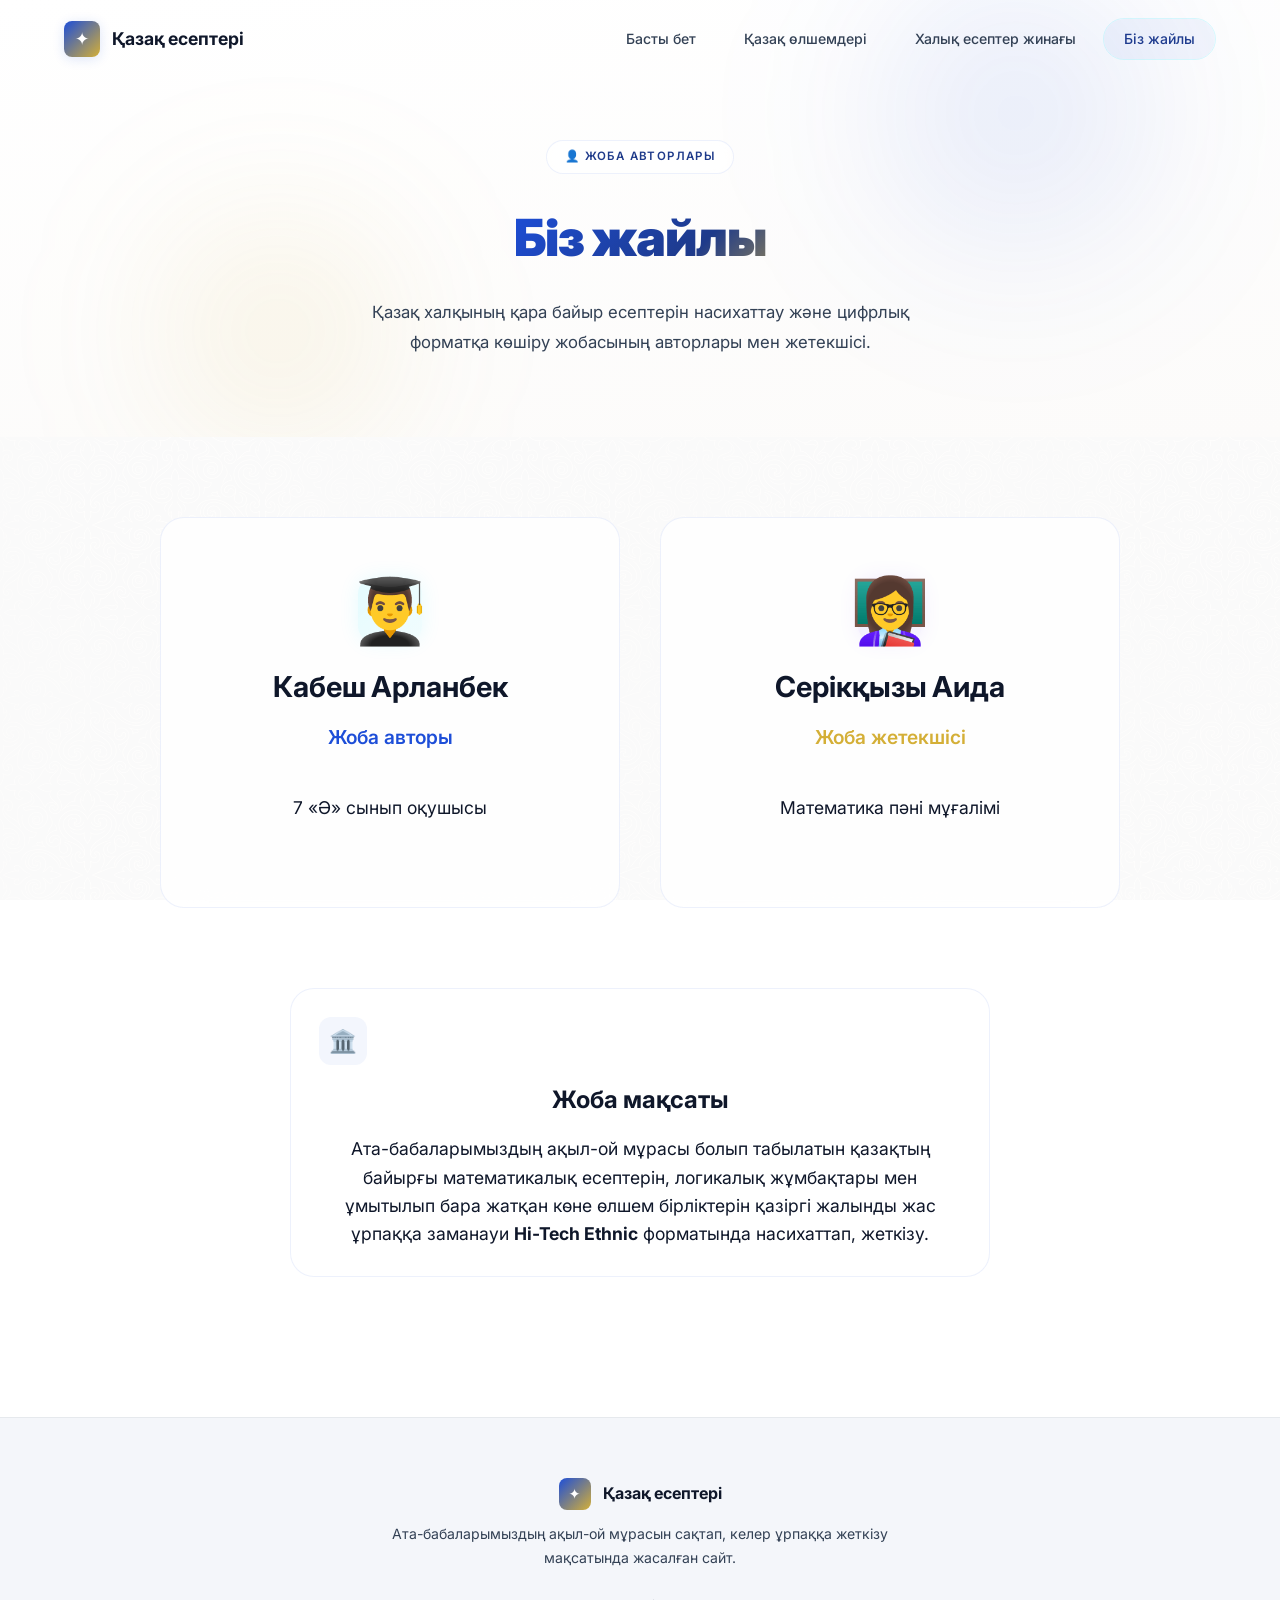
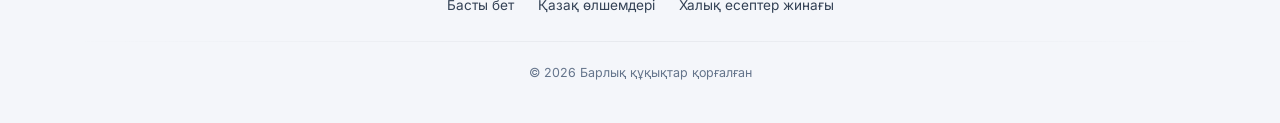
==== commit eacb7e77: "Rename biz-zhaily1.html to biz-zhaily.html" ====
--- a/biz-zhaily.html
+++ b/biz-zhaily.html
@@ -125,4 +125,4 @@
     </script>
 </body>
 
-</html>+</html>
